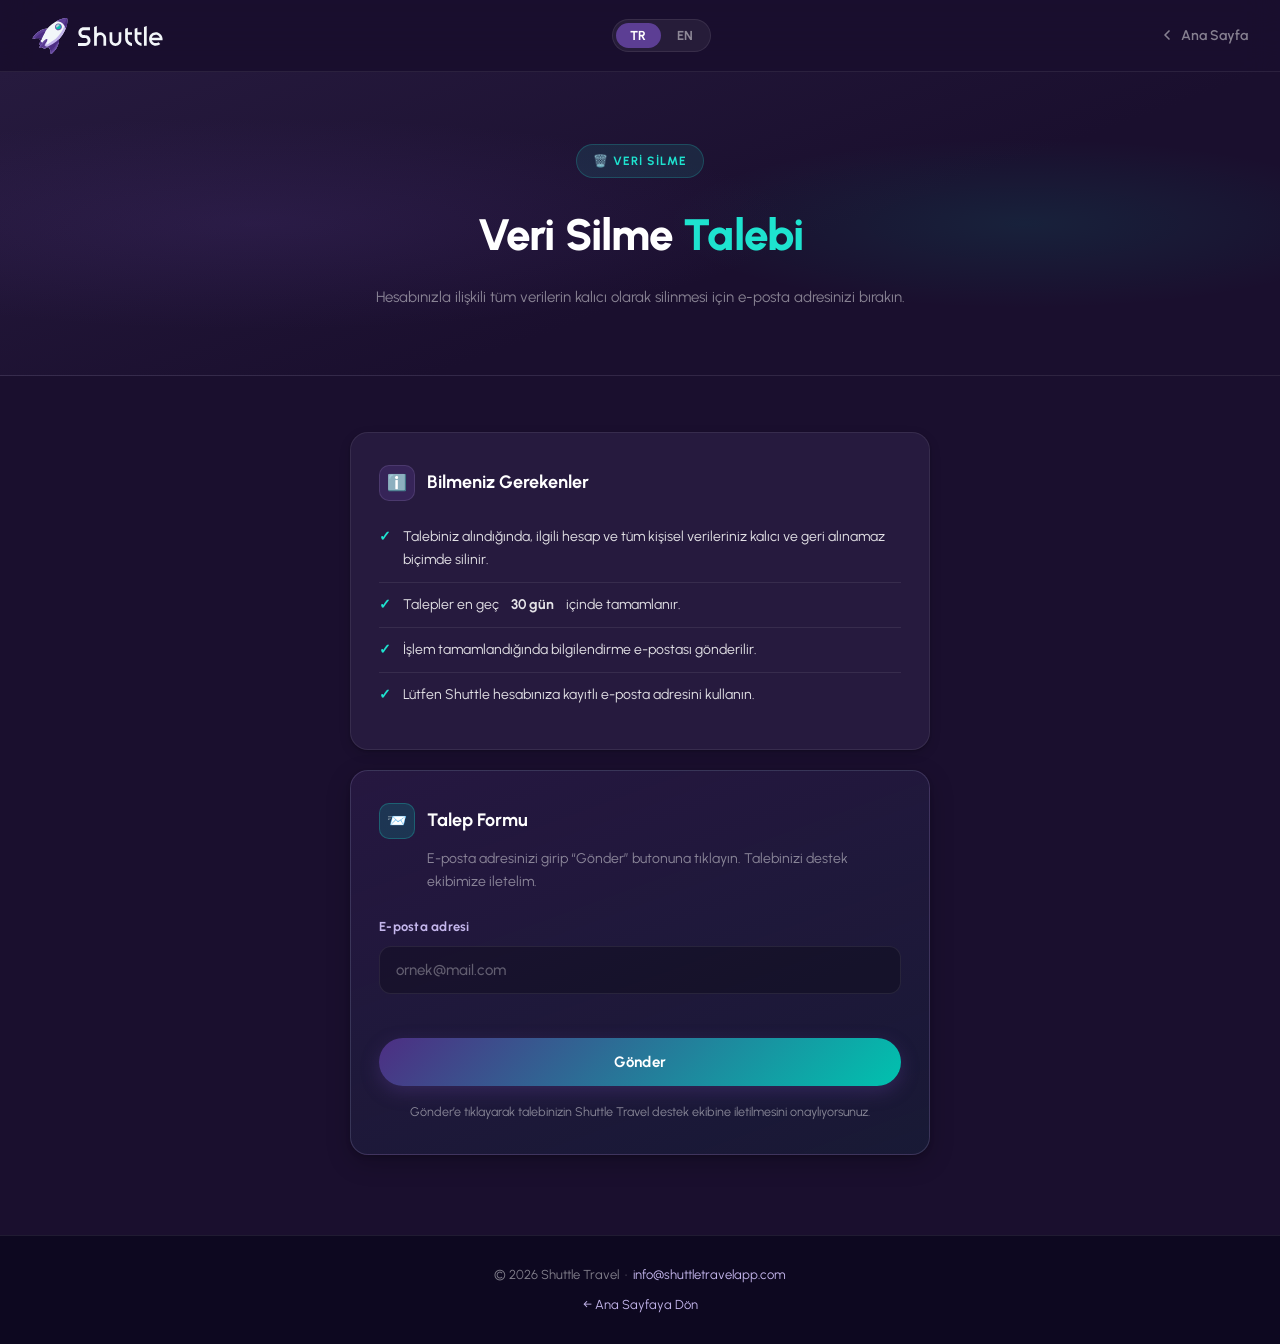
==== data_deletion_request/index.html @ c404a953 "Add Terms of Use page in Turkish and English with responsive design" ====
<!DOCTYPE html>
<html lang="tr" data-theme="dark">
<head>
  <meta charset="UTF-8" />
  <meta name="viewport" content="width=device-width, initial-scale=1.0" />
  <title>Veri Silme Talebi / Data Deletion Request – Shuttle Travel</title>
  <meta name="description" content="Shuttle Travel hesap ve veri silme talep formu. Submit a data deletion request for your Shuttle Travel account." />

  <link rel="preconnect" href="https://fonts.googleapis.com">
  <link rel="preconnect" href="https://fonts.gstatic.com" crossorigin>
  <link href="https://fonts.googleapis.com/css2?family=Urbanist:wght@400;500;600;700;800&display=swap" rel="stylesheet">
  <link rel="icon" type="image/svg+xml" href="/assets/shuttle_icon.svg">

  <style>
    :root {
      --p-900: #1a0f2e;
      --p-800: #211832;
      --p-700: #362656;
      --p-600: #4d2e83;
      --p-500: #5c3e94;
      --p-400: #6e51a9;
      --p-300: #c4b6ec;
      --p-200: #e3dcf5;
      --t-500: #00c2af;
      --t-400: #1ee3cf;
      --t-300: #b7f8ed;

      --page-bg:   #1a0f2e;
      --surface-2: #261a3e;
      --border:    rgba(255,255,255,0.08);
      --text:      rgba(255,255,255,0.88);
      --text-muted:rgba(255,255,255,0.48);
      --accent:    var(--t-400);
      --danger:    #ff6b6b;
      --success:   #1ee3cf;

      --radius-sm: 10px;
      --radius:    18px;
      --shadow-sm: 0 1px 2px rgba(0,0,0,0.20), 0 4px 12px rgba(0,0,0,0.14);
      --shadow-md: 0 8px 24px rgba(0,0,0,0.22), 0 2px 4px rgba(0,0,0,0.16);
    }

    * { box-sizing: border-box; margin: 0; padding: 0; }

    body {
      font-family: 'Urbanist', -apple-system, BlinkMacSystemFont, sans-serif;
      background: var(--page-bg);
      color: var(--text);
      line-height: 1.7;
      font-size: 15px;
      min-height: 100vh;
      display: flex;
      flex-direction: column;
    }

    /* ── Top bar ── */
    .top-bar {
      position: sticky;
      top: 0;
      z-index: 100;
      display: flex;
      align-items: center;
      justify-content: space-between;
      padding: 0 32px;
      height: 72px;
      background: rgba(26,15,46,0.85);
      backdrop-filter: blur(16px);
      -webkit-backdrop-filter: blur(16px);
      border-bottom: 1px solid var(--border);
    }

    .nav-brand {
      display: flex;
      align-items: center;
      gap: 10px;
      text-decoration: none;
    }
    .brand-icon { width: 36px; height: 36px; }
    .brand-text { height: 20px; }

    .back-link {
      display: inline-flex;
      align-items: center;
      gap: 6px;
      color: var(--text-muted);
      text-decoration: none;
      font-size: 14px;
      font-weight: 600;
      transition: color 0.2s;
    }
    .back-link:hover { color: var(--accent); }
    .back-link svg { width: 16px; height: 16px; }

    .lang-toggle {
      display: flex;
      align-items: center;
      background: rgba(255,255,255,0.06);
      border: 1px solid var(--border);
      border-radius: 100px;
      padding: 3px;
      gap: 2px;
    }
    .lang-toggle button {
      background: none;
      border: none;
      color: var(--text-muted);
      font-family: inherit;
      font-size: 13px;
      font-weight: 700;
      padding: 5px 14px;
      border-radius: 100px;
      cursor: pointer;
      transition: background 0.2s, color 0.2s;
      letter-spacing: 0.03em;
    }
    .lang-toggle button.on {
      background: var(--p-500);
      color: #fff;
    }

    /* ── Page header ── */
    .page-header {
      padding: 72px 24px 64px;
      text-align: center;
      background: linear-gradient(160deg, #261a3e 0%, #1a0f2e 60%);
      border-bottom: 1px solid var(--border);
      position: relative;
      overflow: hidden;
    }
    .page-header::before {
      content: '';
      position: absolute;
      inset: 0;
      background:
        radial-gradient(ellipse 60% 50% at 20% 50%, rgba(92,62,148,0.18) 0%, transparent 70%),
        radial-gradient(ellipse 40% 40% at 80% 50%, rgba(0,194,175,0.10) 0%, transparent 70%);
      pointer-events: none;
    }
    .page-header .eyebrow {
      display: inline-flex;
      align-items: center;
      gap: 8px;
      background: rgba(30,227,207,0.1);
      border: 1px solid rgba(30,227,207,0.2);
      border-radius: 100px;
      padding: 6px 16px;
      font-size: 12px;
      font-weight: 700;
      letter-spacing: 0.08em;
      text-transform: uppercase;
      color: var(--t-400);
      margin-bottom: 20px;
      position: relative;
    }
    .page-header h1 {
      font-size: clamp(28px, 5vw, 44px);
      font-weight: 800;
      letter-spacing: -0.02em;
      color: #fff;
      margin-bottom: 12px;
      position: relative;
    }
    .page-header h1 span { color: var(--t-400); }
    .page-header .subtitle {
      font-size: 15px;
      color: var(--text-muted);
      max-width: 560px;
      margin: 0 auto;
      position: relative;
    }

    /* ── Main content ── */
    main {
      flex: 1;
      max-width: 620px;
      width: 100%;
      margin: 0 auto;
      padding: 56px 20px 80px;
    }

    /* ── Cards ── */
    .card {
      background: var(--surface-2);
      border: 1px solid var(--border);
      border-radius: var(--radius);
      padding: 32px 28px;
      margin-bottom: 20px;
      box-shadow: var(--shadow-sm);
    }
    .card h2 {
      font-size: 18px;
      font-weight: 700;
      color: #fff;
      margin-bottom: 14px;
      display: flex;
      align-items: center;
      gap: 12px;
    }
    .card h2 .icon {
      width: 36px;
      height: 36px;
      background: rgba(92,62,148,0.3);
      border: 1px solid rgba(196,182,236,0.15);
      border-radius: var(--radius-sm);
      display: flex;
      align-items: center;
      justify-content: center;
      font-size: 16px;
      flex-shrink: 0;
    }
    .card p { color: var(--text); margin-bottom: 10px; }
    .card p:last-child { margin-bottom: 0; }
    .card a { color: var(--t-400); text-decoration: none; }
    .card a:hover { text-decoration: underline; }

    .info-list {
      list-style: none;
      padding: 0;
      margin-top: 8px;
    }
    .info-list li {
      display: flex;
      gap: 12px;
      padding: 10px 0;
      border-bottom: 1px solid var(--border);
      font-size: 14px;
      color: var(--text);
    }
    .info-list li:last-child { border-bottom: none; }
    .info-list li::before {
      content: '✓';
      color: var(--t-400);
      font-weight: 800;
      flex-shrink: 0;
    }

    /* ── Form ── */
    .form-card {
      background: linear-gradient(160deg, rgba(92,62,148,0.18) 0%, rgba(0,194,175,0.06) 100%);
      border: 1px solid rgba(196,182,236,0.18);
      border-radius: var(--radius);
      padding: 32px 28px;
      box-shadow: var(--shadow-md);
    }
    .form-card h2 {
      font-size: 18px;
      font-weight: 700;
      color: #fff;
      margin-bottom: 8px;
      display: flex;
      align-items: center;
      gap: 12px;
    }
    .form-card h2 .icon {
      width: 36px;
      height: 36px;
      background: rgba(0,194,175,0.18);
      border: 1px solid rgba(30,227,207,0.25);
      border-radius: var(--radius-sm);
      display: flex;
      align-items: center;
      justify-content: center;
      font-size: 16px;
      flex-shrink: 0;
    }
    .form-card .form-lede {
      color: var(--text-muted);
      font-size: 14px;
      margin-bottom: 22px;
      margin-left: 48px;
    }

    .field {
      display: flex;
      flex-direction: column;
      gap: 8px;
      margin-bottom: 18px;
    }
    .field label {
      font-size: 13px;
      font-weight: 700;
      color: var(--p-300);
      letter-spacing: 0.02em;
    }
    .field input[type="email"] {
      width: 100%;
      background: rgba(0,0,0,0.25);
      border: 1.5px solid var(--border);
      border-radius: 12px;
      padding: 14px 16px;
      color: #fff;
      font-family: inherit;
      font-size: 15px;
      font-weight: 500;
      transition: border-color 0.2s, background 0.2s;
      outline: none;
    }
    .field input[type="email"]::placeholder {
      color: rgba(255,255,255,0.32);
    }
    .field input[type="email"]:focus {
      border-color: var(--t-400);
      background: rgba(0,0,0,0.35);
    }
    .field input[type="email"].invalid {
      border-color: var(--danger);
    }

    .field-msg {
      font-size: 13px;
      color: var(--danger);
      min-height: 18px;
      font-weight: 600;
    }

    .submit-btn {
      width: 100%;
      background: linear-gradient(135deg, var(--p-600) 0%, var(--t-500) 100%);
      border: none;
      color: #fff;
      font-family: inherit;
      font-size: 15px;
      font-weight: 700;
      padding: 15px 20px;
      border-radius: 100px;
      cursor: pointer;
      transition: transform 0.15s, box-shadow 0.2s, opacity 0.2s;
      box-shadow: 0 6px 18px rgba(92,62,148,0.35);
      letter-spacing: 0.01em;
      display: inline-flex;
      align-items: center;
      justify-content: center;
      gap: 10px;
    }
    .submit-btn:hover:not(:disabled) {
      transform: translateY(-1px);
      box-shadow: 0 10px 26px rgba(92,62,148,0.45);
    }
    .submit-btn:active:not(:disabled) { transform: translateY(0); }
    .submit-btn:disabled {
      opacity: 0.6;
      cursor: not-allowed;
    }

    .spinner {
      width: 16px;
      height: 16px;
      border: 2px solid rgba(255,255,255,0.35);
      border-top-color: #fff;
      border-radius: 50%;
      animation: spin 0.7s linear infinite;
      display: none;
    }
    .submit-btn.loading .spinner { display: inline-block; }
    .submit-btn.loading .btn-label { opacity: 0.85; }
    @keyframes spin { to { transform: rotate(360deg); } }

    .form-note {
      margin-top: 16px;
      font-size: 12.5px;
      color: var(--text-muted);
      text-align: center;
      line-height: 1.55;
    }

    /* ── Status states (success / error) ── */
    .status {
      display: none;
      margin-top: 18px;
      padding: 14px 18px;
      border-radius: 12px;
      font-size: 14px;
      font-weight: 600;
      align-items: flex-start;
      gap: 10px;
    }
    .status.show { display: flex; }
    .status.success {
      background: rgba(30,227,207,0.10);
      border: 1px solid rgba(30,227,207,0.30);
      color: var(--t-400);
    }
    .status.error {
      background: rgba(255,107,107,0.10);
      border: 1px solid rgba(255,107,107,0.30);
      color: var(--danger);
    }
    .status .icon { flex-shrink: 0; font-size: 16px; line-height: 1.4; }

    /* ── Page footer ── */
    .page-footer {
      text-align: center;
      color: var(--text-muted);
      font-size: 13px;
      padding: 28px 24px;
      border-top: 1px solid var(--border);
      background: #0d0820;
    }
    .page-footer a { color: var(--p-300); text-decoration: none; }
    .page-footer a:hover { color: var(--t-400); }

    .section-block { display: none; }
    .section-block.visible { display: block; }

    @media (max-width: 600px) {
      .top-bar { padding: 0 16px; }
      .page-header { padding: 56px 16px 48px; }
      .card, .form-card { padding: 22px 18px; }
      .form-card .form-lede { margin-left: 0; }
      .back-link span { display: none; }
      main { padding: 40px 16px 60px; }
    }
  </style>
</head>
<body>

<!-- TOP BAR -->
<header class="top-bar">
  <a href="/" class="nav-brand">
    <img class="brand-icon" src="/assets/shuttle_icon.svg" alt="">
    <img class="brand-text" src="/assets/shuttle_white_text.svg" alt="Shuttle">
  </a>

  <div class="lang-toggle">
    <button class="on" id="btn-tr" onclick="switchLang('tr')">TR</button>
    <button id="btn-en" onclick="switchLang('en')">EN</button>
  </div>

  <a href="/" class="back-link" id="back-link">
    <svg viewBox="0 0 24 24" fill="none" stroke="currentColor" stroke-width="2.5" stroke-linecap="round" stroke-linejoin="round">
      <polyline points="15 18 9 12 15 6"/>
    </svg>
    <span id="back-text">Ana Sayfa</span>
  </a>
</header>

<!-- PAGE HEADER -->
<div class="page-header">
  <div class="eyebrow" id="header-eyebrow">🗑️ Veri Silme</div>
  <h1 id="header-title">Veri Silme <span>Talebi</span></h1>
  <div class="subtitle" id="header-subtitle">Hesabınızla ilişkili tüm verilerin kalıcı olarak silinmesi için e-posta adresinizi bırakın.</div>
</div>

<main>

  <!-- ======================== TURKISH ======================== -->
  <div class="section-block visible" id="section-tr">

    <!-- Info card -->
    <div class="card">
      <h2><span class="icon">ℹ️</span> Bilmeniz Gerekenler</h2>
      <ul class="info-list">
        <li>Talebiniz alındığında, ilgili hesap ve tüm kişisel verileriniz kalıcı ve geri alınamaz biçimde silinir.</li>
        <li>Talepler en geç <strong>30 gün</strong> içinde tamamlanır.</li>
        <li>İşlem tamamlandığında bilgilendirme e-postası gönderilir.</li>
        <li>Lütfen Shuttle hesabınıza kayıtlı e-posta adresini kullanın.</li>
      </ul>
    </div>

    <!-- Form card -->
    <div class="form-card">
      <h2><span class="icon">📨</span> Talep Formu</h2>
      <p class="form-lede">E-posta adresinizi girip “Gönder” butonuna tıklayın. Talebinizi destek ekibimize iletelim.</p>

      <form id="deletion-form" novalidate>
        <div class="field">
          <label for="email-input">E-posta adresi</label>
          <input type="email" id="email-input" placeholder="ornek@mail.com" autocomplete="email" required>
          <div class="field-msg" id="field-msg"></div>
        </div>

        <button type="submit" class="submit-btn" id="submit-btn">
          <span class="spinner"></span>
          <span class="btn-label" id="btn-label">Gönder</span>
        </button>

        <div class="status" id="status-box">
          <span class="icon" id="status-icon"></span>
          <span id="status-text"></span>
        </div>

        <p class="form-note" id="form-note">
          Gönder’e tıklayarak talebinizin Shuttle Travel destek ekibine iletilmesini onaylıyorsunuz.
        </p>
      </form>
    </div>

  </div>
  <!-- ======================== /TURKISH ======================== -->

  <!-- ======================== ENGLISH ======================== -->
  <div class="section-block" id="section-en">

    <div class="card">
      <h2><span class="icon">ℹ️</span> What You Should Know</h2>
      <ul class="info-list">
        <li>Once we receive your request, your account and all associated personal data will be permanently and irreversibly deleted.</li>
        <li>Requests are completed within <strong>30 days</strong> at the latest.</li>
        <li>You will receive a confirmation email once the process is complete.</li>
        <li>Please use the email address registered with your Shuttle account.</li>
      </ul>
    </div>

    <div class="form-card">
      <h2><span class="icon">📨</span> Request Form</h2>
      <p class="form-lede">Enter your email and click “Send”. We'll forward your request to our support team.</p>

      <form id="deletion-form-en" novalidate>
        <div class="field">
          <label for="email-input-en">Email address</label>
          <input type="email" id="email-input-en" placeholder="you@example.com" autocomplete="email" required>
          <div class="field-msg" id="field-msg-en"></div>
        </div>

        <button type="submit" class="submit-btn" id="submit-btn-en">
          <span class="spinner"></span>
          <span class="btn-label" id="btn-label-en">Send</span>
        </button>

        <div class="status" id="status-box-en">
          <span class="icon" id="status-icon-en"></span>
          <span id="status-text-en"></span>
        </div>

        <p class="form-note" id="form-note-en">
          By clicking Send, you authorize us to forward your request to the Shuttle Travel support team.
        </p>
      </form>
    </div>

  </div>
  <!-- ======================== /ENGLISH ======================== -->

</main>

<footer class="page-footer">
  <p>&copy; 2026 Shuttle Travel &nbsp;·&nbsp; <a href="mailto:info@shuttletravelapp.com">info@shuttletravelapp.com</a></p>
  <p style="margin-top:8px;"><a href="/" id="footer-back">← Ana Sayfaya Dön</a></p>
</footer>

<script>
  const strings = {
    tr: {
      eyebrow:    '🗑️ Veri Silme',
      title:      'Veri Silme <span>Talebi</span>',
      subtitle:   'Hesabınızla ilişkili tüm verilerin kalıcı olarak silinmesi için e-posta adresinizi bırakın.',
      back:       'Ana Sayfa',
      footerBack: '← Ana Sayfaya Dön',
      emailEmpty: 'Lütfen e-posta adresinizi girin.',
      emailInvalid: 'Geçerli bir e-posta adresi girin.',
      success: 'Talebiniz alındı. En kısa sürede dönüş yapacağız.',
      error: 'Bir hata oluştu. Lütfen daha sonra tekrar deneyin.',
      network: 'Bağlantı hatası. Lütfen internetinizi kontrol edip tekrar deneyin.'
    },
    en: {
      eyebrow:    '🗑️ Data Deletion',
      title:      'Data Deletion <span>Request</span>',
      subtitle:   'Leave your email to permanently delete all data associated with your account.',
      back:       'Home',
      footerBack: '← Back to Home',
      emailEmpty: 'Please enter your email address.',
      emailInvalid: 'Please enter a valid email address.',
      success: 'Your request has been received. We will get back to you shortly.',
      error: 'Something went wrong. Please try again later.',
      network: 'Connection error. Please check your internet and try again.'
    }
  };

  const API_URL = 'https://api.shuttletravelapp.com/exapi/support_ticket';
  const EMAIL_RE = /^[^\s@]+@[^\s@]+\.[^\s@]{2,}$/;

  let currentLang = localStorage.getItem('shuttle_lang') || 'tr';

  function switchLang(lang) {
    currentLang = lang;
    localStorage.setItem('shuttle_lang', lang);

    document.getElementById('section-tr').classList.toggle('visible', lang === 'tr');
    document.getElementById('section-en').classList.toggle('visible', lang === 'en');
    document.getElementById('btn-tr').classList.toggle('on', lang === 'tr');
    document.getElementById('btn-en').classList.toggle('on', lang === 'en');
    document.documentElement.lang = lang;

    const s = strings[lang];
    document.getElementById('header-eyebrow').textContent = s.eyebrow;
    document.getElementById('header-title').innerHTML = s.title;
    document.getElementById('header-subtitle').textContent = s.subtitle;
    document.getElementById('back-text').textContent = s.back;
    document.getElementById('footer-back').textContent = s.footerBack;
  }

  function bindForm(suffix) {
    const sfx = suffix ? '-' + suffix : '';
    const form     = document.getElementById('deletion-form' + sfx);
    const input    = document.getElementById('email-input' + sfx);
    const fieldMsg = document.getElementById('field-msg' + sfx);
    const btn      = document.getElementById('submit-btn' + sfx);
    const btnLabel = document.getElementById('btn-label' + sfx);
    const status   = document.getElementById('status-box' + sfx);
    const statusIc = document.getElementById('status-icon' + sfx);
    const statusTx = document.getElementById('status-text' + sfx);

    const lang = suffix === 'en' ? 'en' : 'tr';

    function clearStatus() {
      status.classList.remove('show', 'success', 'error');
      statusIc.textContent = '';
      statusTx.textContent = '';
    }
    function showStatus(kind, text) {
      status.classList.remove('success', 'error');
      status.classList.add('show', kind);
      statusIc.textContent = kind === 'success' ? '✓' : '✕';
      statusTx.textContent = text;
    }
    function setInvalid(msg) {
      input.classList.add('invalid');
      fieldMsg.textContent = msg;
    }
    function clearInvalid() {
      input.classList.remove('invalid');
      fieldMsg.textContent = '';
    }

    input.addEventListener('input', () => {
      if (input.classList.contains('invalid')) clearInvalid();
      if (status.classList.contains('show')) clearStatus();
    });

    form.addEventListener('submit', async (e) => {
      e.preventDefault();
      clearStatus();
      const s = strings[lang];
      const email = input.value.trim();

      if (!email) {
        setInvalid(s.emailEmpty);
        input.focus();
        return;
      }
      if (!EMAIL_RE.test(email)) {
        setInvalid(s.emailInvalid);
        input.focus();
        return;
      }
      clearInvalid();

      btn.classList.add('loading');
      btn.disabled = true;
      const originalLabel = btnLabel.textContent;

      try {
        const res = await fetch(API_URL, {
          method: 'POST',
          headers: { 'Content-Type': 'application/json', 'Accept': 'application/json' },
          body: JSON.stringify({
            category: 'Account Delete Request',
            description: email
          })
        });

        if (res.ok) {
          showStatus('success', s.success);
          form.reset();
        } else {
          showStatus('error', s.error);
        }
      } catch (err) {
        showStatus('error', s.network);
      } finally {
        btn.classList.remove('loading');
        btn.disabled = false;
        btnLabel.textContent = originalLabel;
      }
    });
  }

  bindForm('');
  bindForm('en');
  switchLang(currentLang);
</script>

</body>
</html>
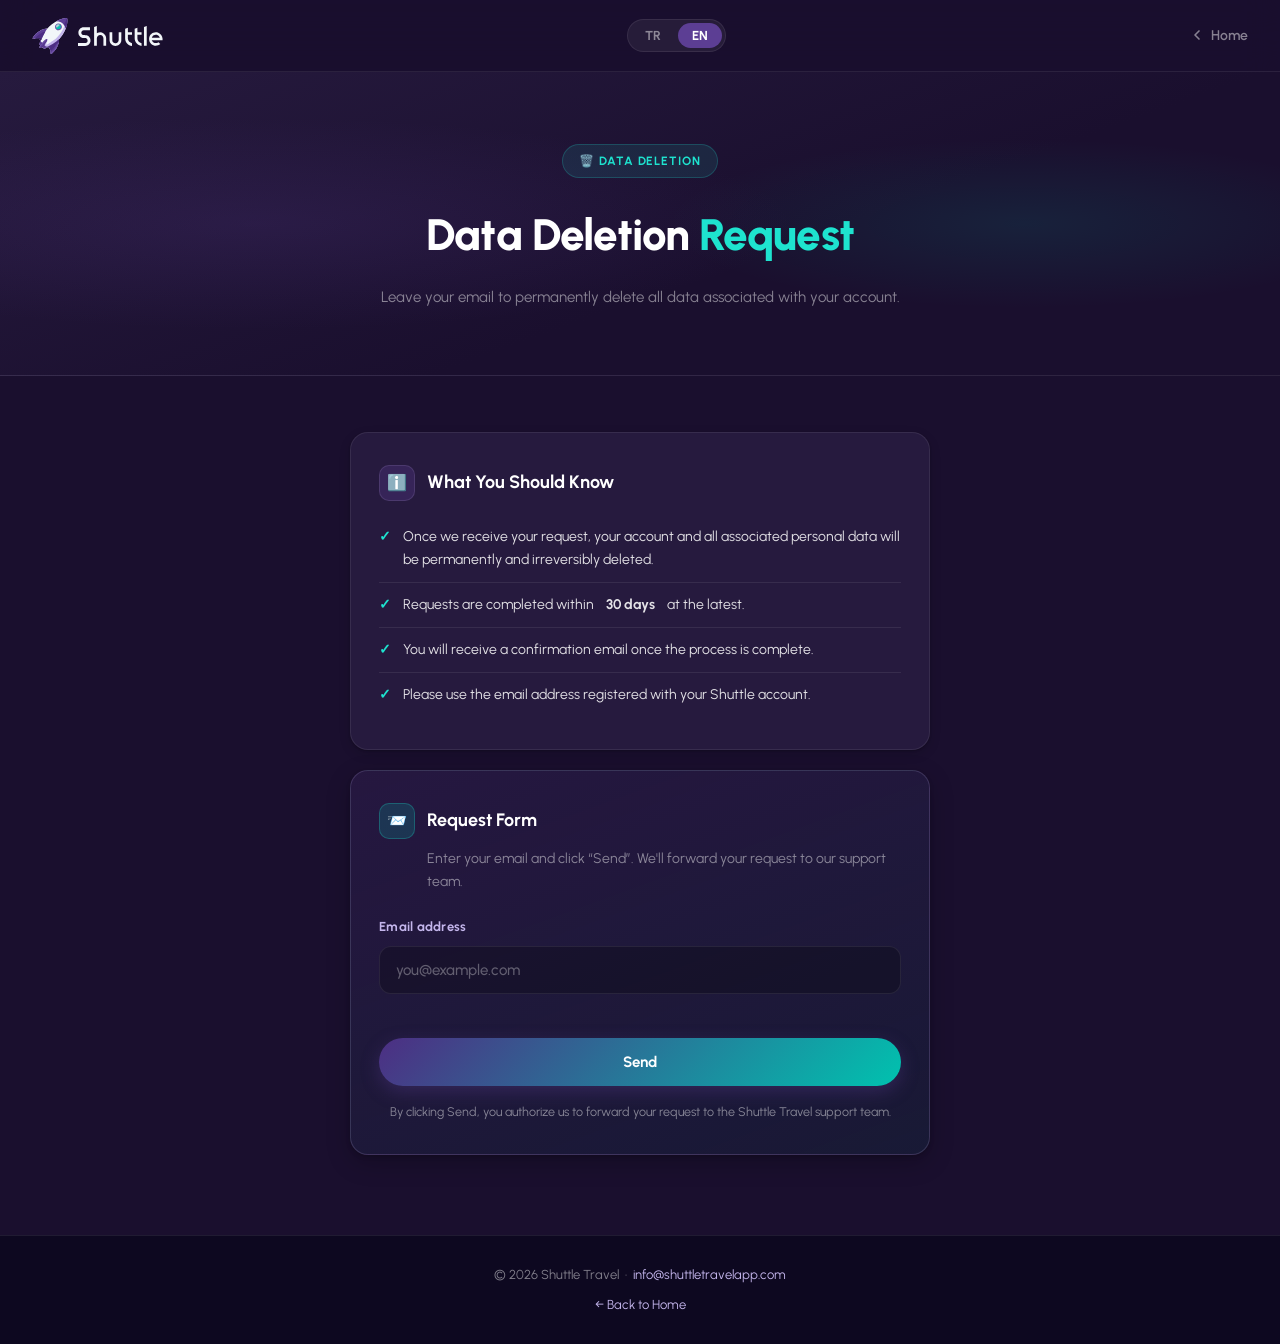
==== commit 33d7b993: "Disclose Meta ad measurement and ATT in privacy policy; add robots, sitemap, vercelignore Privacy po" ====
--- a/data_deletion_request/index.html
+++ b/data_deletion_request/index.html
@@ -9,6 +9,7 @@
   <link rel="preconnect" href="https://fonts.googleapis.com">
   <link rel="preconnect" href="https://fonts.gstatic.com" crossorigin>
   <link href="https://fonts.googleapis.com/css2?family=Urbanist:wght@400;500;600;700;800&display=swap" rel="stylesheet">
+  <link rel="canonical" href="https://shuttletravelapp.com/data_deletion_request" />
   <link rel="icon" type="image/svg+xml" href="/assets/shuttle_icon.svg">
 
   <style>
@@ -569,7 +570,10 @@
   const API_URL = 'https://api.shuttletravelapp.com/exapi/support_ticket';
   const EMAIL_RE = /^[^\s@]+@[^\s@]+\.[^\s@]{2,}$/;
 
-  let currentLang = localStorage.getItem('shuttle_lang') || 'tr';
+  const urlLang = new URLSearchParams(location.search).get('lang');
+  let currentLang = (urlLang === 'tr' || urlLang === 'en') ? urlLang
+    : (localStorage.getItem('shuttle_lang')
+      || ((navigator.language || '').toLowerCase().startsWith('tr') ? 'tr' : 'en'));
 
   function switchLang(lang) {
     currentLang = lang;
